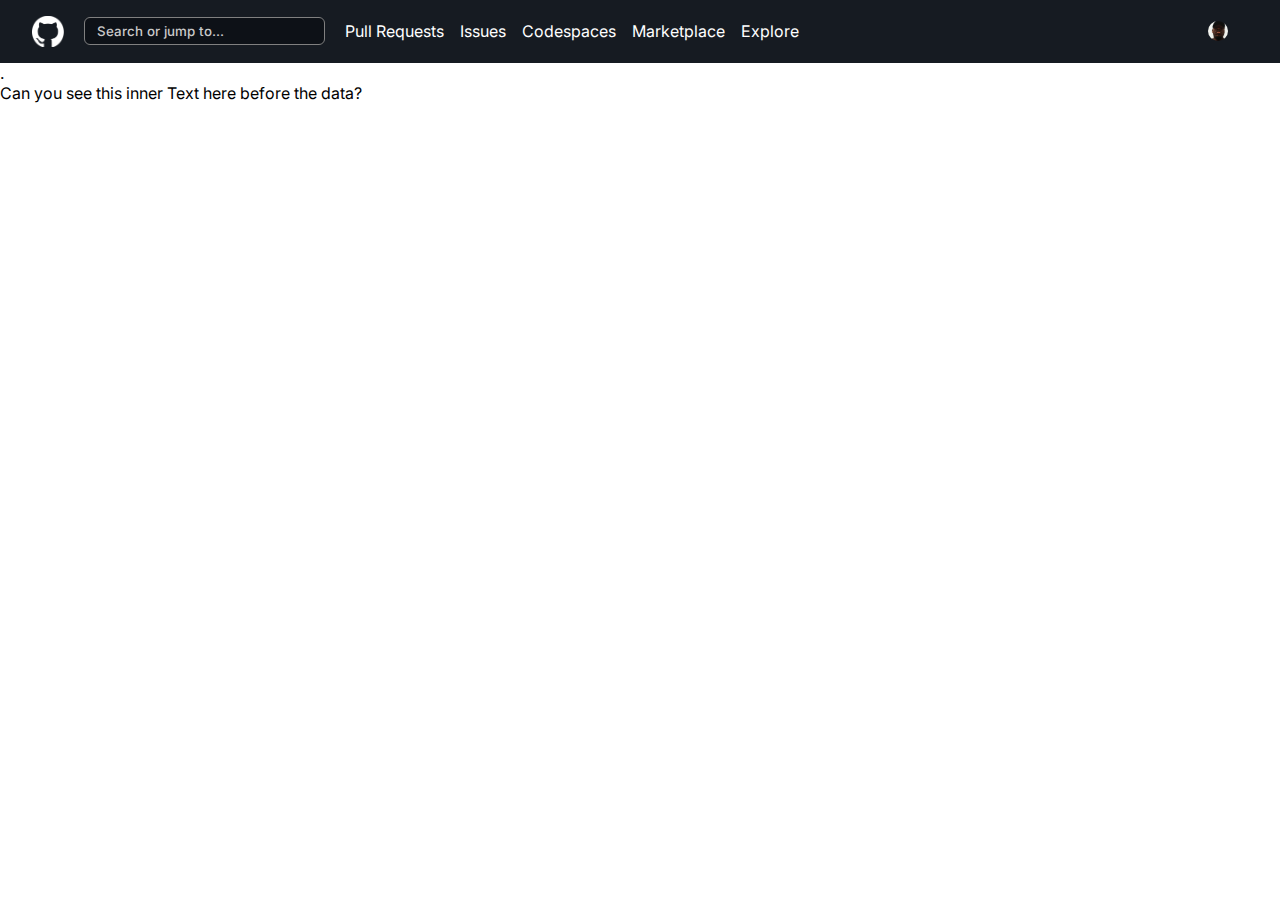
==== profile.html @ 498acc61 "(DESC): Added description for the different parts of the CSS" ====
<!DOCTYPE html>
<html lang="en">
  <head>
    <meta charset="UTF-8" />
    <meta http-equiv="X-UA-Compatible" content="IE=edge" />
    <link
      rel="stylesheet"
      href="https://use.fontawesome.com/releases/v5.15.3/css/all.css"
      integrity="sha384-SZXxX4whJ79/gErwcOYf+zWLeJdY/qpuqC4cAa9rOGUstPomtqpuNWT9wdPEn2fk"
      crossorigin="anonymous"
    />
    <meta name="viewport" content="width=device-width, initial-scale=1.0" />
    <link rel="stylesheet" href="profile.css" />
    <title>User Profile Page</title>
  </head>
  <body>
    <main>
      <div class="navbar">
        <div class="navigation">
          <div class="mobile-bar" id="mobile-menu">
            <span></span>
            <span></span>
            <span></span>
          </div>
          <img
            class="git-svg"
            src="./images/pngfind.com-github-logo-png-1766942.png"
            alt="github_logo"
          />
          <input
            type="text"
            name="search"
            class="search-field"
            placeholder="Search or jump to..."
          />
          <ul id="menu">
            <li>Pull Requests</li>
            <li>Issues</li>
            <li>Codespaces</li>
            <li>Marketplace</li>
            <li>Explore</li>
          </ul>
        </div>
        <div class="profile">
          <i class="far icon fa-bell"></i>
          <div class="icon-pair icon">
            <i class="fas fa-plus"></i><i class="fas fa-sort-down"></i>
          </div>
          <div class="profile-image icon icon-pair">
            <img src="./images/me.jpg" alt="profle_image" /><i
              class="fas fa-sort-down"
            ></i>
          </div>
        </div>
      </div>

      .
      <p id="p">Can you see this inner Text here before the data?</p>
    </main>
    <script type="module" src="./scripts/profile.js"></script>
  </body>
</html>
---- profile.css ----
@import url("https://fonts.googleapis.com/css2?family=Inter&display=swap");
* {
  margin: 0px;
  padding: 0px;
  box-sizing: border-box;
  font-family: "Inter", sans-serif;
}

/* Styling for the navigation bar */
.navbar {
  width: 100%;
  background-color: #161b22;
  justify-content: space-between;
  padding: 16px 32px 16px 32px;
}
.navigation,
.navbar,
.profile {
  display: flex;
  align-items: center;
}
.mobile-bar span {
  height: 2px;
  width: 20px;
  margin: 5px;
  background: white;
  position: absolute;
  visibility:hidden ;
}
.git-svg {
  height: auto;
  width: 32px;
}
.search-field {
  padding: 5px 12px;
  border-radius: 6px;
  border: 0.1px solid gray;
  background-color: #0d1117;
  color: white;
  outline: none;
  cursor: text;
  font-weight: 500;
  margin: 0px 20px;
}
.search-field:focus {
  outline: none;
  border: none;
}
.search-field::placeholder {
  color: #cacaca;
}

ul {
  display: flex;
  list-style-type: none;
}

li {
  margin-right: 16px;
  color: white;
}
li:hover {
  color: #93b8c5;
  cursor: pointer;
}

.icon-pair {
  display: flex;
  align-content: center;
}

.fa-sort-down {
  margin-left: 5px;
}

.fa-bell {
  font-size: large;
}

.icon {
  color: white;
  margin-right: 20px;
}

.profile-image {
  height: auto;
  width: 20px;
  display: flex;
}
.profile-image img {
  border-radius: 50%;
  height: 100%;
  width: 100%;
  object-fit: cover;
}
/* Media queries for the navigation bar */
@media (max-width: 480px) {
  .navigation {
    width: 55%;
    align-items: center;
    display: flex;
    justify-content: space-between;
  }
  .search-field {
    display: none;
  }

 .mobile-bar span {
     visibility: visible;
     display: flex;
     position: static;
   
  } 

  #menu {
    position: absolute;
    visibility: hidden;
    display: none;
  }

  #menu.active {
    display: flex;
    visibility: visible;
    margin-top: 20px;
    flex-direction: column;
    position: absolute;
    top: 30px;
    width: fit-content;
    padding: 20px;
    background-color: #0d1117;
    line-height: 3rem;
  }

  .icon-pair {
    display: none;
  }
}
/* Enf of styling for the navigation bar */
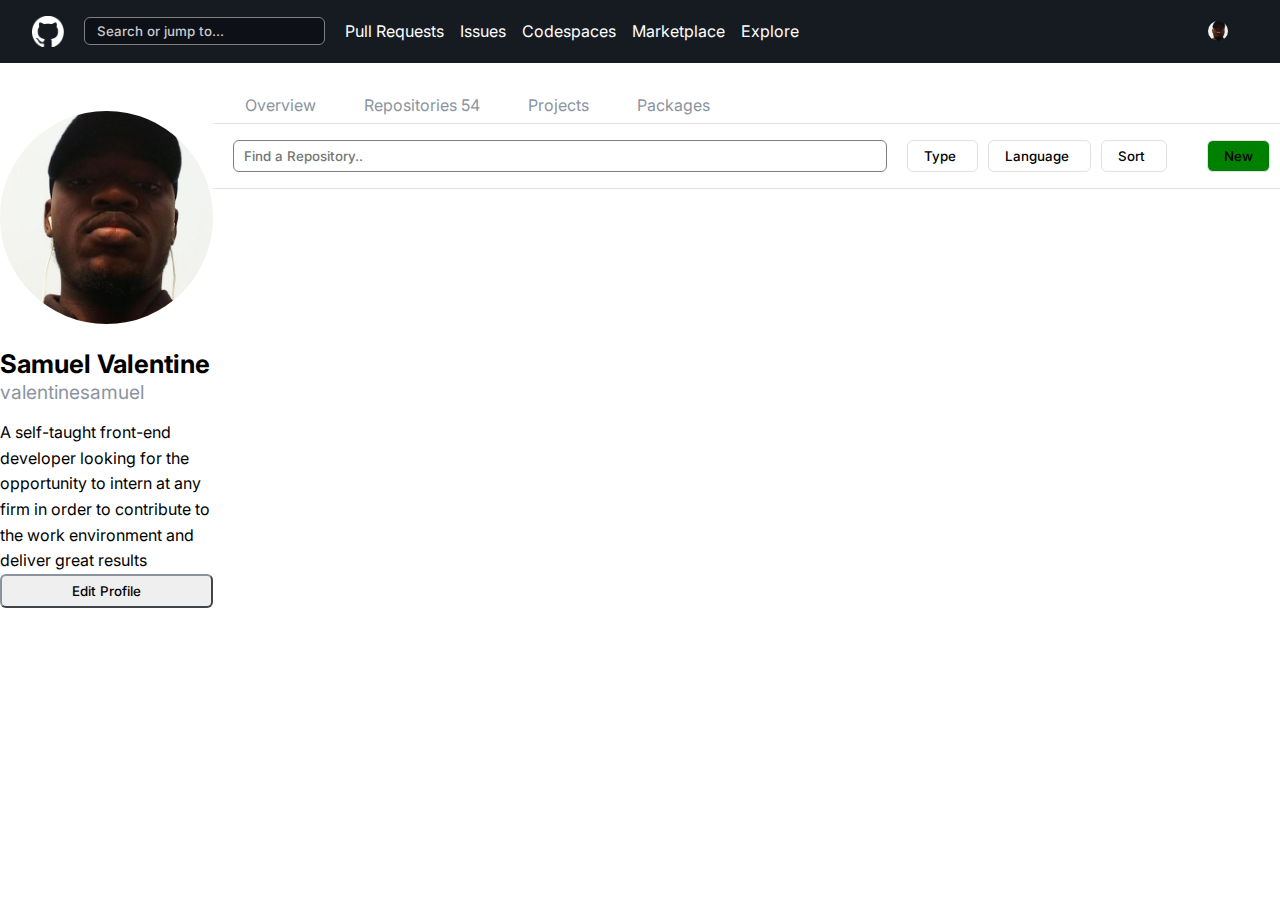
==== commit 3cf7a3c1: "(FEAT): Made the repo-column reponsive" ====
--- a/profile.html
+++ b/profile.html
@@ -54,8 +54,62 @@
         </div>
       </div>
 
-      .
-      <p id="p">Can you see this inner Text here before the data?</p>
+      <div class="profile-body">
+        <div class="bio-column">
+          <div class="identity">
+            <img src="./images/me.jpg" alt="avatar" />
+            <div class="name">
+              <h3>Samuel Valentine</h3>
+              <p class="login">valentinesamuel</p>
+            </div>
+          </div>
+          <p class="bio">
+            A self-taught front-end developer looking for the opportunity to
+            intern at any firm in order to contribute to the work environment
+            and deliver great results
+          </p>
+          <button>Edit Profile</button>
+        </div>
+        <div class="repo-column">
+          <div class="tabs">
+            <ul>
+              <li>Overview</li>
+              <li>
+                <span class="repo-no"
+                  >Repositories <span class="repNum">54</span></span
+                >
+              </li>
+              <li>Projects</li>
+              <li>Packages</li>
+            </ul>
+          </div>
+          <div class="repo-finder">
+            <input
+              type="text"
+              name="repo_name"
+              placeholder="Find a Repository.."
+            />
+            <div class="r_btn">
+              <span class="rep_btn"
+                ><button class="repo_btn">
+                  Type<i class="fas fa-sort-down"></i></button
+              ></span>
+              <span class="rep_btn"
+                ><button class="repo_btn">
+                  Language<i class="fas fa-sort-down"></i></button
+              ></span>
+              <span class="rep_btn"
+                ><button class="repo_btn">
+                  Sort<i class="fas fa-sort-down"></i></button
+              ></span>
+            </div>
+            <span class="rep_btn"
+              ><button class="repo_btn_new">New</button></span
+            >
+          </div>
+          This is the repo tab
+        </div>
+      </div>
     </main>
     <script type="module" src="./scripts/profile.js"></script>
   </body>
--- a/profile.css
+++ b/profile.css
@@ -1,4 +1,15 @@
 @import url("https://fonts.googleapis.com/css2?family=Inter&display=swap");
+
+/* setup root css files */
+:root {
+  --btn-background: #21262d;
+  --btn-border: #303639;
+  --color-bg-canvas: #010409;
+  --white-text: white;
+  --grey-text: #8b949e;
+  --outline: #e0e1e2;
+}
+
 * {
   margin: 0px;
   padding: 0px;
@@ -25,13 +36,14 @@
   margin: 5px;
   background: white;
   position: absolute;
-  visibility:hidden ;
+  visibility: hidden;
 }
 .git-svg {
   height: auto;
   width: 32px;
 }
-.search-field {
+.search-field,
+.repo-finder input {
   padding: 5px 12px;
   border-radius: 6px;
   border: 0.1px solid gray;
@@ -105,12 +117,11 @@
     display: none;
   }
 
- .mobile-bar span {
-     visibility: visible;
-     display: flex;
-     position: static;
-   
-  } 
+  .mobile-bar span {
+    visibility: visible;
+    display: flex;
+    position: static;
+  }
 
   #menu {
     position: absolute;
@@ -135,4 +146,172 @@
     display: none;
   }
 }
-/* Enf of styling for the navigation bar */+/* End of styling for the navigation bar */
+
+.profile-body {
+  margin-top: 24px;
+  color: var(--white-text);
+  display: flex;
+}
+
+/* Styling for bio-column */
+.bio-column {
+  width: 20%;
+  color: black;
+}
+.bio-column img {
+  height: auto;
+  border-radius: 50%;
+  width: 100%;
+  margin-top: 24px;
+  border: 1.5px solid var(--border);
+}
+.bio-column h3 {
+  font-size: 1.6rem;
+  line-height: 1.25;
+  margin-top: 20px;
+  font-weight: bold;
+}
+.bio-column .login {
+  color: var(--grey-text);
+  font-size: 1.2rem;
+  margin-bottom: 16px;
+}
+.bio {
+  color: black;
+  width: 100%;
+  line-height: 1.6rem;
+}
+button {
+  width: 100%;
+  line-height: 20px;
+  padding: 5px 16px;
+  border-color: var(--grey-text);
+  cursor: pointer;
+  outline: none;
+  border-radius: 6px;
+  font-weight: 500;
+}
+/* Media queries for the bio-body */
+@media (max-width: 480px) {
+  .profile-body {
+    flex-direction: column;
+    padding: 0 20px;
+  }
+  .bio-column {
+    background-color: var(--color-bg-canvas);
+    width: 100%;
+  }
+  .bio-column img {
+    height: 60px;
+    width: 60px;
+    border-radius: 50%;
+    margin-right: 10px;
+    border: 1.5px solid gray;
+  }
+  .identity {
+    display: flex;
+    align-items: center;
+  }
+  .bio-column h3 {
+    font-size: 1.4rem;
+  }
+}
+/* End of styling for the profile body */
+
+/* Styling for repo-column */
+.repo-column {
+  width: 100%;
+}
+.tabs {
+  border-bottom: 1px solid var(--outline);
+  width: 100%;
+  padding: 0 16px;
+  z-index: 2;
+}
+.tabs li {
+  padding: 8px 16px;
+  color: var(--grey-text);
+}
+.repo-finder {
+  display: flex;
+  padding: 16px 0px;
+  border-bottom: 1px solid var(--outline);
+}
+.repo-finder input {
+  padding: 5px 10px;
+  width: 100%;
+  background-color: white;
+}
+.repo_btn,
+.repo_btn_new {
+  display: flex;
+  align-items: center;
+  border: 1px solid var(--outline);
+  margin-right: 10px;
+  color: black;
+  background-color: white;
+  outline: none;
+  width: fit-content;
+}
+.repo_btn_new {
+  margin-left: 30px;
+  background-color: green;
+}
+.r_btn {
+  display: flex;
+}
+@media (max-width: 480px) {
+  .tabs {
+    width: 100%;
+    padding: 10px 0px 10px 0px;
+    display: flex;
+    justify-content: space-between;
+    justify-content: center;
+  }
+  .tabs li {
+    padding: 0px 0px;
+    font-size: 0.9rem;
+    margin: 0px 10px 0px 0px;
+  }
+  .repo-no .repNum {
+    background-color: gray;
+    padding: 4px;
+    font-size: 10px;
+    color: white;
+    border-radius: 50%;
+  }
+
+  .repo-finder,
+  .repo-finder input {
+    flex-direction: column;
+    margin: 0px;
+    padding: 0;
+  }
+  .repo-finder input {
+    padding: 5px 10px;
+    margin-bottom: 10px;
+  }
+  .repo-finder :last-child {
+    order: -1;
+  }
+  .r_btn {
+    display: flex;
+    margin: 2px;
+  }
+  .r_btn :nth-child(3) {
+    order: 2;
+  }
+  .repo_btn,
+  .repo_btn_new {
+    margin: 0px;
+}
+.repo_btn{
+flex-direction: row-reverse;}
+  .repo_btn_new {
+    width: 100%;
+ display: flex;
+ justify-content: center;
+    margin-bottom: 20px;
+  }
+}
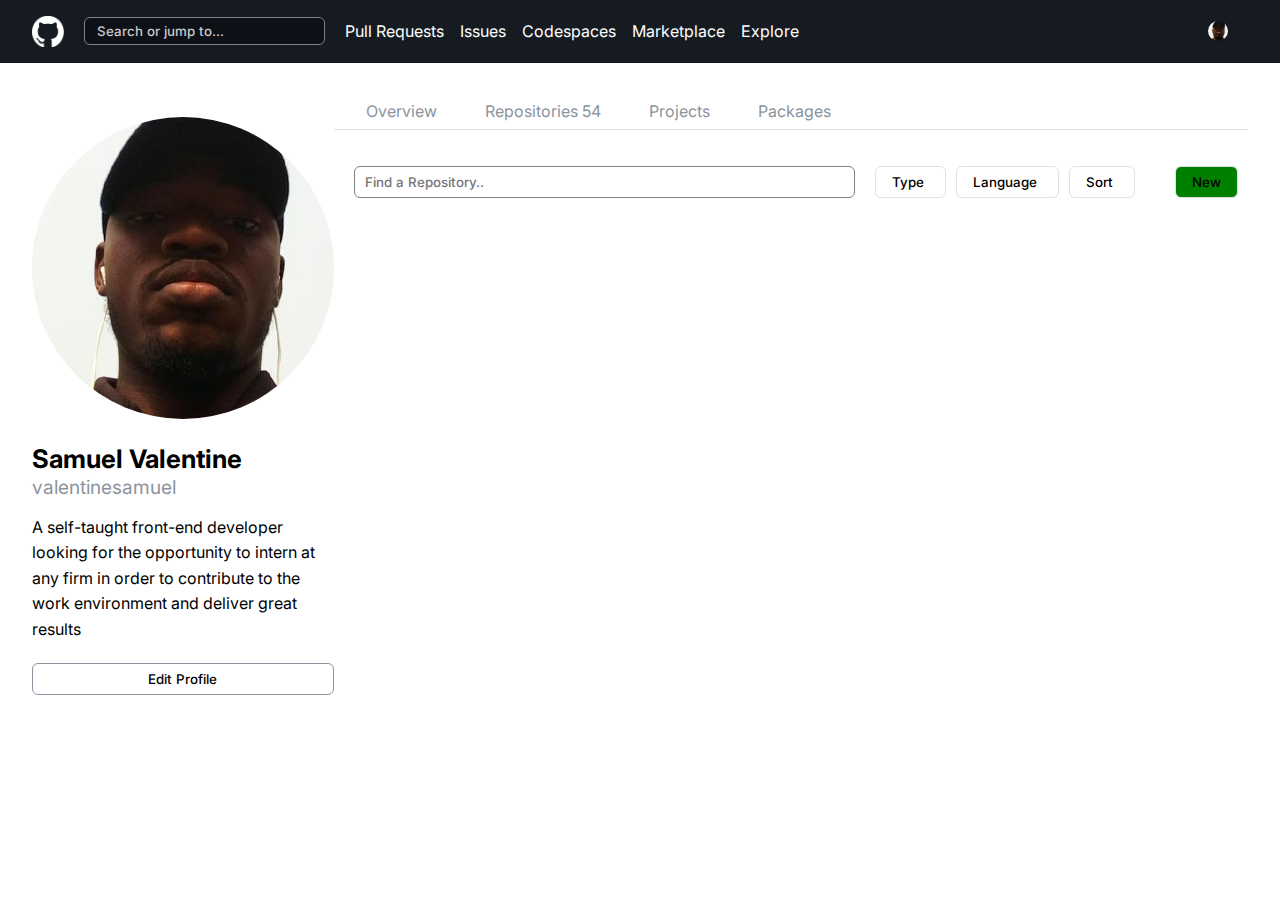
==== commit 13cf7b88: "(FEAT) Finished the dummy UI, Time to pull the data and populate the fields" ====
--- a/profile.html
+++ b/profile.html
@@ -107,7 +107,10 @@
               ><button class="repo_btn_new">New</button></span
             >
           </div>
-          This is the repo tab
+          <div class="repository-list" id="repo-list" style="background-color: rgb(243, 243, 243);">
+         
+            <!-- list of repo should go here -->
+          </div>
         </div>
       </div>
     </main>
--- a/profile.css
+++ b/profile.css
@@ -19,6 +19,8 @@
 
 /* Styling for the navigation bar */
 .navbar {
+  position: sticky;
+  top: 0;
   width: 100%;
   background-color: #161b22;
   justify-content: space-between;
@@ -95,14 +97,14 @@
 }
 
 .profile-image {
-  height: auto;
+  height: 20px;
   width: 20px;
   display: flex;
 }
 .profile-image img {
   border-radius: 50%;
-  height: 100%;
-  width: 100%;
+  height: 20px;
+  width: 20px;
   object-fit: cover;
 }
 /* Media queries for the navigation bar */
@@ -149,14 +151,17 @@
 /* End of styling for the navigation bar */
 
 .profile-body {
-  margin-top: 24px;
+  margin : 30px auto 0 auto;
+  padding: 0px 32px 0px 32px;
   color: var(--white-text);
   display: flex;
 }
 
 /* Styling for bio-column */
 .bio-column {
-  width: 20%;
+  padding: 0 0px 0 0px;
+  height: 100%;
+  width: 33%;
   color: black;
 }
 .bio-column img {
@@ -178,7 +183,7 @@
   margin-bottom: 16px;
 }
 .bio {
-  color: black;
+  margin-bottom: 20px;
   width: 100%;
   line-height: 1.6rem;
 }
@@ -186,8 +191,9 @@
   width: 100%;
   line-height: 20px;
   padding: 5px 16px;
-  border-color: var(--grey-text);
+  border:1px solid var(--grey-text);
   cursor: pointer;
+  background-color: white;
   outline: none;
   border-radius: 6px;
   font-weight: 500;
@@ -198,23 +204,34 @@
     flex-direction: column;
     padding: 0 20px;
   }
+  .bio {
+    margin-bottom: 20px;
+  }
+  button {
+    width: 100%;
+    margin-bottom: 20px;
+  }
   .bio-column {
-    background-color: var(--color-bg-canvas);
     width: 100%;
   }
   .bio-column img {
     height: 60px;
     width: 60px;
     border-radius: 50%;
-    margin-right: 10px;
+    margin: 0 10px 0 0;
     border: 1.5px solid gray;
   }
+  .bio-column .login {
+    margin-bottom: 0px;
+  }
   .identity {
     display: flex;
+    margin-bottom: 10px;
     align-items: center;
   }
   .bio-column h3 {
     font-size: 1.4rem;
+    margin-top: 0px;
   }
 }
 /* End of styling for the profile body */
@@ -227,6 +244,7 @@
   border-bottom: 1px solid var(--outline);
   width: 100%;
   padding: 0 16px;
+  margin-bottom: 20px;
   z-index: 2;
 }
 .tabs li {
@@ -236,7 +254,7 @@
 .repo-finder {
   display: flex;
   padding: 16px 0px;
-  border-bottom: 1px solid var(--outline);
+  /* border-bottom: 1px solid var(--outline); */
 }
 .repo-finder input {
   padding: 5px 10px;
@@ -261,6 +279,7 @@
 .r_btn {
   display: flex;
 }
+/* Media queries for the repo-column */
 @media (max-width: 480px) {
   .tabs {
     width: 100%;
@@ -305,13 +324,58 @@
   .repo_btn,
   .repo_btn_new {
     margin: 0px;
-}
-.repo_btn{
-flex-direction: row-reverse;}
+  }
+  .repo_btn {
+    flex-direction: row-reverse;
+  }
   .repo_btn_new {
     width: 100%;
- display: flex;
- justify-content: center;
+    display: flex;
+    justify-content: center;
     margin-bottom: 20px;
   }
 }
+/* End of styling for the repo-column  */
+
+/* Styling for repo-list */
+.repository {
+  border-top: 1px solid var(--outline);
+  border-bottom: 1px solid var(--outline);
+  margin: 0px 10px 0px 10px;
+  padding: 30px 0px 30px 0px;
+  display: flex;
+  justify-content: space-between;
+}
+.repository-list {
+  display: flex;
+  flex-direction: column;
+}
+.repo-desc a {
+  text-decoration: none;
+}
+.repo-name {
+  margin-bottom: 20px;
+}
+.repo-desc span {
+  display: flex;
+  align-items: center;
+  color: gray;
+}
+
+.lng-color {
+  margin-right: 10px;
+  height: 12px;
+  width: 12px;
+  background-color: rgb(0, 255, 42);
+  border-radius: 50%;
+}
+.lng-name {
+  font-size: 12px;
+  margin-right: 20px;
+}
+.last-updated {
+  font-size: 12px;
+}
+.repo-status button {
+  border: 1px solid var(--grey-text);
+}
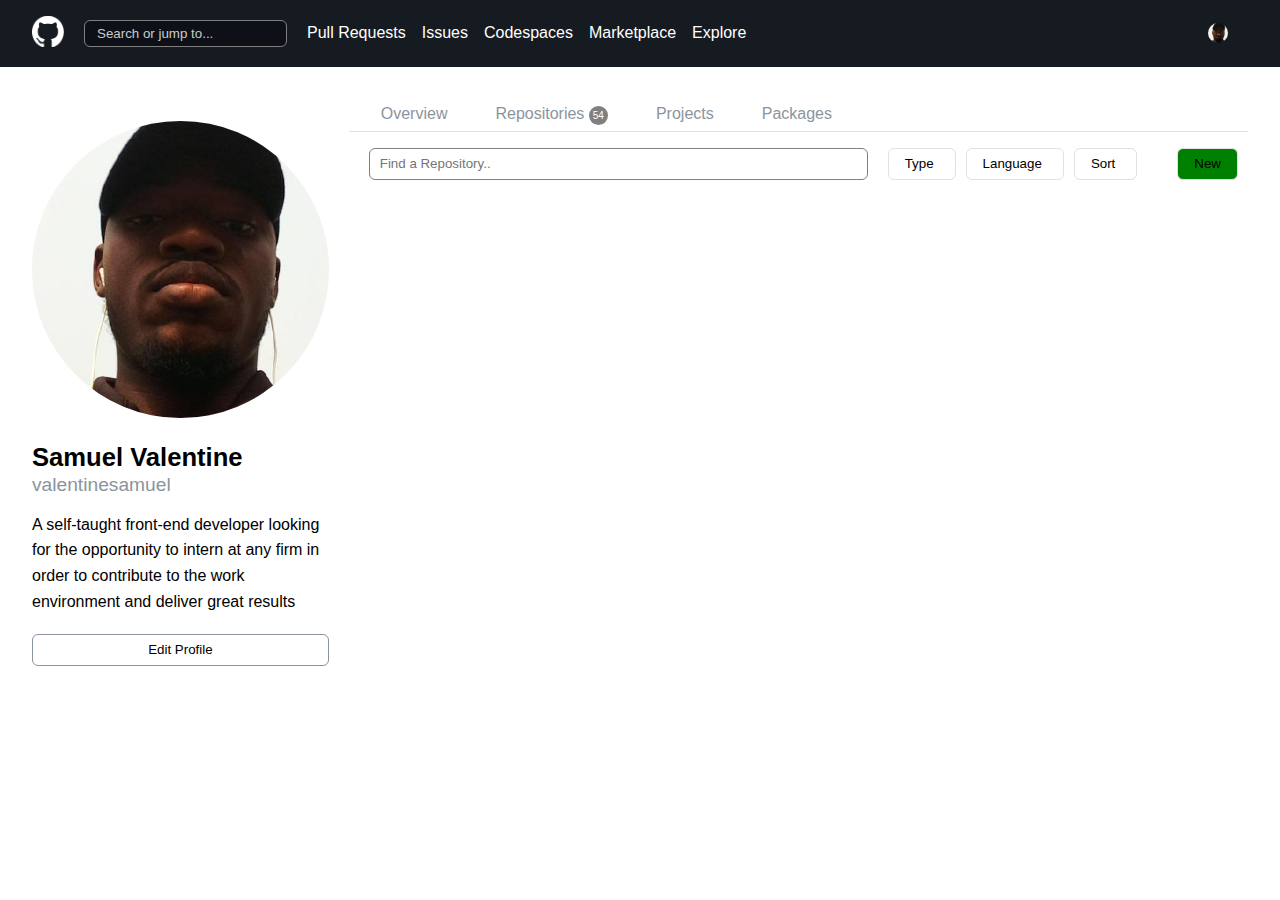
==== commit 94af09f5: "(FEAT): Tested the dynamic creation of repository tile from an array" ====
--- a/profile.html
+++ b/profile.html
@@ -22,12 +22,14 @@
             <span></span>
             <span></span>
           </div>
-          <img
-            class="git-svg"
-            src="./images/pngfind.com-github-logo-png-1766942.png"
-            alt="github_logo"
-          />
+          <a href="./index.html">
+            <img
+              class="git-svg"
+              src="./images/pngfind.com-github-logo-png-1766942.png"
+              alt="github_logo"
+          /></a>
           <input
+            id="form"
             type="text"
             name="search"
             class="search-field"
@@ -47,23 +49,25 @@
             <i class="fas fa-plus"></i><i class="fas fa-sort-down"></i>
           </div>
           <div class="profile-image icon icon-pair">
-            <img src="./images/me.jpg" alt="profle_image" /><i
-              class="fas fa-sort-down"
-            ></i>
+            <img
+              src="./images/me.jpg"
+              alt="profle_image"
+              id="nav-profile-image"
+            /><i class="fas fa-sort-down"></i>
           </div>
         </div>
       </div>
 
-      <div class="profile-body">
+      <div class="profile-body" id="body">
         <div class="bio-column">
           <div class="identity">
-            <img src="./images/me.jpg" alt="avatar" />
+            <img src="./images/me.jpg" alt="avatar" id="bio-profile-image" />
             <div class="name">
-              <h3>Samuel Valentine</h3>
-              <p class="login">valentinesamuel</p>
+              <h3 id="name">Samuel Valentine</h3>
+              <p class="login" id="username">valentinesamuel</p>
             </div>
           </div>
-          <p class="bio">
+          <p class="bio" id="bio">
             A self-taught front-end developer looking for the opportunity to
             intern at any firm in order to contribute to the work environment
             and deliver great results
@@ -107,10 +111,11 @@
               ><button class="repo_btn_new">New</button></span
             >
           </div>
-          <div class="repository-list" id="repo-list" style="background-color: rgb(243, 243, 243);">
-         
-            <!-- list of repo should go here -->
-          </div>
+          <div
+            class="repository-list"
+            id="repo-list"
+            style="background-color: rgb(243, 243, 243)"
+          ></div>
         </div>
       </div>
     </main>
--- a/profile.css
+++ b/profile.css
@@ -15,6 +15,7 @@
   padding: 0px;
   box-sizing: border-box;
   font-family: "Inter", sans-serif;
+  font-family: "Montserrat", sans-serif;
 }
 
 /* Styling for the navigation bar */
@@ -151,7 +152,7 @@
 /* End of styling for the navigation bar */
 
 .profile-body {
-  margin : 30px auto 0 auto;
+  margin: 30px auto 0 auto;
   padding: 0px 32px 0px 32px;
   color: var(--white-text);
   display: flex;
@@ -159,9 +160,9 @@
 
 /* Styling for bio-column */
 .bio-column {
-  padding: 0 0px 0 0px;
   height: 100%;
   width: 33%;
+  margin-right: 20px;
   color: black;
 }
 .bio-column img {
@@ -191,7 +192,7 @@
   width: 100%;
   line-height: 20px;
   padding: 5px 16px;
-  border:1px solid var(--grey-text);
+  border: 1px solid var(--grey-text);
   cursor: pointer;
   background-color: white;
   outline: none;
@@ -244,12 +245,30 @@
   border-bottom: 1px solid var(--outline);
   width: 100%;
   padding: 0 16px;
-  margin-bottom: 20px;
+
   z-index: 2;
 }
 .tabs li {
   padding: 8px 16px;
   color: var(--grey-text);
+}
+/* .repo-no::after {
+  content: "";
+  position: relative;
+  top: 0;
+   color: firebrick;
+  background-color: firebrick;
+  left: 25px;
+  height: 20px;
+  width: 100%;
+  border-bottom: 1px solid orangered;
+} */
+.repo-no .repNum {
+  background-color: gray;
+  padding: 4px;
+  font-size: 10px;
+  color: white;
+  border-radius: 50%;
 }
 .repo-finder {
   display: flex;
@@ -293,14 +312,6 @@
     font-size: 0.9rem;
     margin: 0px 10px 0px 0px;
   }
-  .repo-no .repNum {
-    background-color: gray;
-    padding: 4px;
-    font-size: 10px;
-    color: white;
-    border-radius: 50%;
-  }
-
   .repo-finder,
   .repo-finder input {
     flex-direction: column;
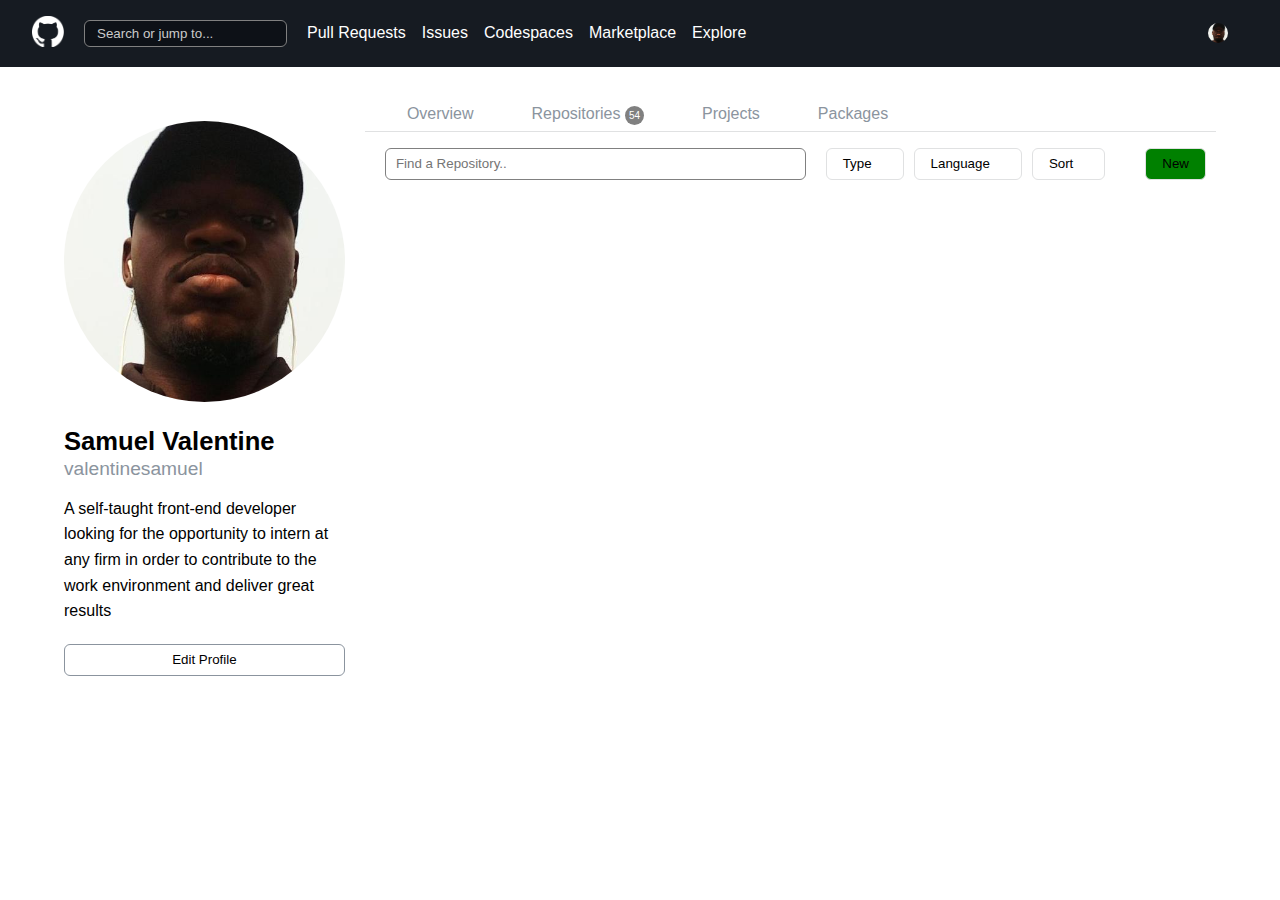
==== commit 91933bff: "(FEAT): Added the forks and star icon. As well as the icons on the tabs" ====
--- a/profile.html
+++ b/profile.html
@@ -77,14 +77,14 @@
         <div class="repo-column">
           <div class="tabs">
             <ul>
-              <li>Overview</li>
+              <li><i class="fas fa-book-open"></i> Overview</li>
               <li>
                 <span class="repo-no"
-                  >Repositories <span class="repNum">54</span></span
+                  ><i class="fas fa-box"></i>Repositories <span class="repNum">54</span></span
                 >
               </li>
-              <li>Projects</li>
-              <li>Packages</li>
+              <li><i class="far fa-chart-bar"></i> Projects</li>
+              <li><i class="fas fa-cube"></i>Packages</li>
             </ul>
           </div>
           <div class="repo-finder">
--- a/profile.css
+++ b/profile.css
@@ -16,6 +16,15 @@
   box-sizing: border-box;
   font-family: "Inter", sans-serif;
   font-family: "Montserrat", sans-serif;
+}
+.far, .fas{
+  margin-right: 10px;
+}
+@media (max-width: 480px) {
+  .far, .fas{
+  margin-right: 0px;
+  display: none;
+}
 }
 
 /* Styling for the navigation bar */
@@ -156,6 +165,7 @@
   padding: 0px 32px 0px 32px;
   color: var(--white-text);
   display: flex;
+  width: 95%;
 }
 
 /* Styling for bio-column */
@@ -251,18 +261,7 @@
 .tabs li {
   padding: 8px 16px;
   color: var(--grey-text);
-}
-/* .repo-no::after {
-  content: "";
-  position: relative;
-  top: 0;
-   color: firebrick;
-  background-color: firebrick;
-  left: 25px;
-  height: 20px;
-  width: 100%;
-  border-bottom: 1px solid orangered;
-} */
+} 
 .repo-no .repNum {
   background-color: gray;
   padding: 4px;
@@ -362,22 +361,28 @@
   flex-direction: column;
 }
 .repo-desc a {
+ color:#0366d6;
   text-decoration: none;
 }
 .repo-name {
-  margin-bottom: 20px;
+  margin-bottom: 10px;
 }
 .repo-desc span {
   display: flex;
   align-items: center;
   color: gray;
 }
-
+.repo-description{
+  margin-bottom: 15px;
+  line-height: 1.5;
+  font-size: 14px;
+  width: 95%;
+  
+}
 .lng-color {
   margin-right: 10px;
   height: 12px;
   width: 12px;
-  background-color: rgb(0, 255, 42);
   border-radius: 50%;
 }
 .lng-name {
@@ -389,4 +394,18 @@
 }
 .repo-status button {
   border: 1px solid var(--grey-text);
-}
+  display:flex;
+  align-items: center;
+  justify-content: space-between;
+}
+.stars, .forks{
+  display: flex;
+  align-items: center;
+  margin-left: 10px;
+}
+.forks p, .stars p {font-size: 17px;}
+.fa-star, .fa-code-branch{
+margin-right: 0px;
+margin-left: 10px;
+}
+
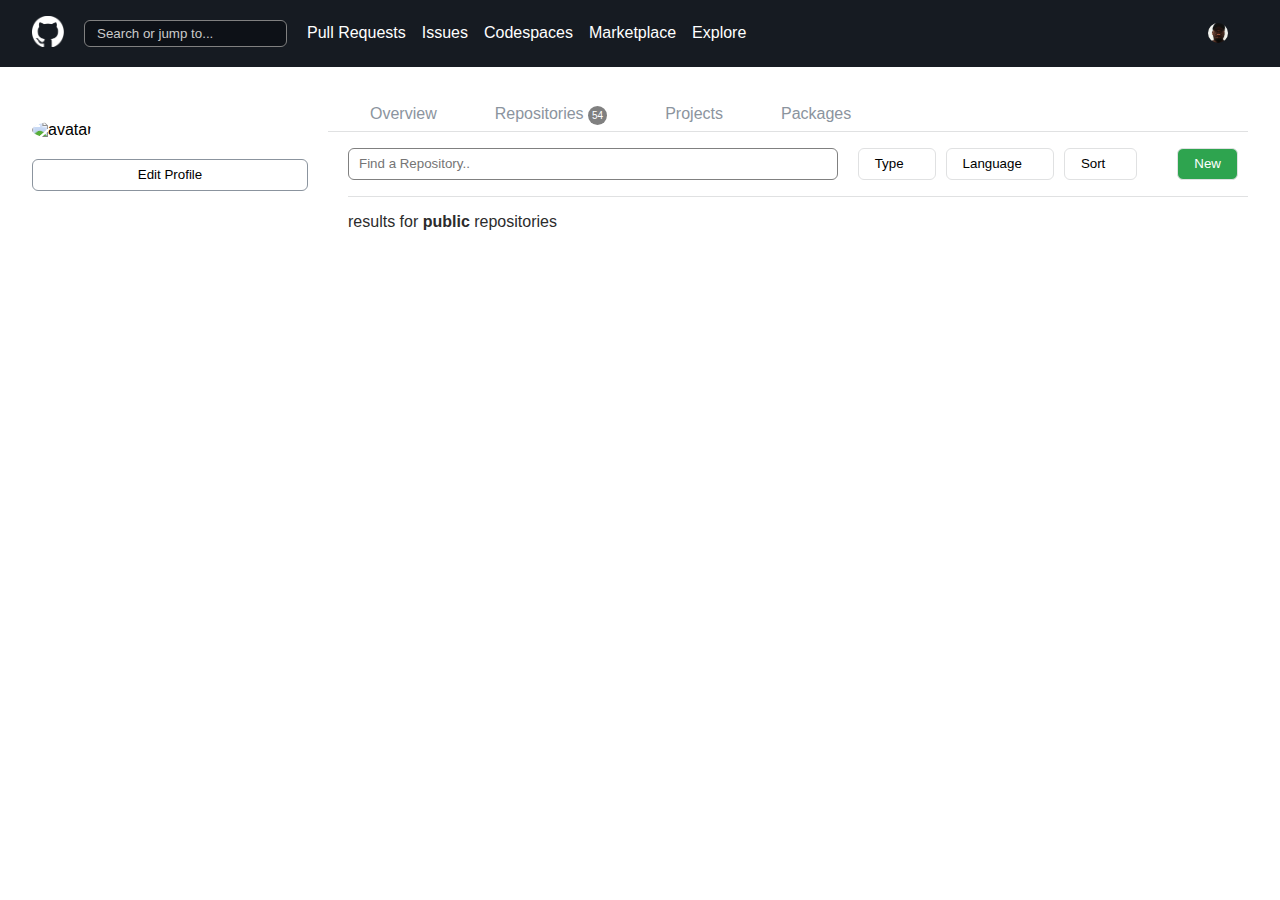
==== commit 0db36a7b: "(FEAT): Styled the icons and added the total number of queried repos" ====
--- a/profile.html
+++ b/profile.html
@@ -61,16 +61,14 @@
       <div class="profile-body" id="body">
         <div class="bio-column">
           <div class="identity">
-            <img src="./images/me.jpg" alt="avatar" id="bio-profile-image" />
+            <img src="" alt="avatar" id="bio-profile-image" />
             <div class="name">
-              <h3 id="name">Samuel Valentine</h3>
-              <p class="login" id="username">valentinesamuel</p>
+              <h3 id="name"></h3>
+              <p class="login" id="username"></p>
             </div>
           </div>
           <p class="bio" id="bio">
-            A self-taught front-end developer looking for the opportunity to
-            intern at any firm in order to contribute to the work environment
-            and deliver great results
+            
           </p>
           <button>Edit Profile</button>
         </div>
@@ -80,13 +78,15 @@
               <li><i class="fas fa-book-open"></i> Overview</li>
               <li>
                 <span class="repo-no"
-                  ><i class="fas fa-box"></i>Repositories <span class="repNum">54</span></span
+                  ><i class="fas fa-box"></i>Repositories
+                  <span class="repNum" id="total-repo">54</span></span
                 >
               </li>
               <li><i class="far fa-chart-bar"></i> Projects</li>
               <li><i class="fas fa-cube"></i>Packages</li>
             </ul>
           </div>
+
           <div class="repo-finder">
             <input
               type="text"
@@ -111,11 +111,12 @@
               ><button class="repo_btn_new">New</button></span
             >
           </div>
-          <div
-            class="repository-list"
-            id="repo-list"
-            style="background-color: rgb(243, 243, 243)"
-          ></div>
+          <div class="results">
+            <p >
+              <b id="queried-repo"></b> results for <b>public</b> repositories
+            </p>
+          </div>
+          <div class="repository-list" id="repo-list"></div>
         </div>
       </div>
     </main>
--- a/profile.css
+++ b/profile.css
@@ -17,14 +17,16 @@
   font-family: "Inter", sans-serif;
   font-family: "Montserrat", sans-serif;
 }
-.far, .fas{
+.far,
+.fas {
   margin-right: 10px;
 }
 @media (max-width: 480px) {
-  .far, .fas{
-  margin-right: 0px;
-  display: none;
-}
+  .far,
+  .fas {
+    margin-right: 0px;
+    display: none;
+  }
 }
 
 /* Styling for the navigation bar */
@@ -165,13 +167,13 @@
   padding: 0px 32px 0px 32px;
   color: var(--white-text);
   display: flex;
-  width: 95%;
+  max-width: 1280px;
 }
 
 /* Styling for bio-column */
 .bio-column {
   height: 100%;
-  width: 33%;
+  width: 30%;
   margin-right: 20px;
   color: black;
 }
@@ -261,7 +263,7 @@
 .tabs li {
   padding: 8px 16px;
   color: var(--grey-text);
-} 
+}
 .repo-no .repNum {
   background-color: gray;
   padding: 4px;
@@ -292,7 +294,8 @@
 }
 .repo_btn_new {
   margin-left: 30px;
-  background-color: green;
+  background-color: #2ea44f;
+  color: white;
 }
 .r_btn {
   display: flex;
@@ -361,7 +364,7 @@
   flex-direction: column;
 }
 .repo-desc a {
- color:#0366d6;
+  color: #0366d6;
   text-decoration: none;
 }
 .repo-name {
@@ -372,12 +375,11 @@
   align-items: center;
   color: gray;
 }
-.repo-description{
+.repo-description {
   margin-bottom: 15px;
   line-height: 1.5;
   font-size: 14px;
   width: 95%;
-  
 }
 .lng-color {
   margin-right: 10px;
@@ -394,18 +396,26 @@
 }
 .repo-status button {
   border: 1px solid var(--grey-text);
-  display:flex;
+  display: flex;
   align-items: center;
   justify-content: space-between;
 }
-.stars, .forks{
+.stars,
+.forks {
+  font-size: 12px;
   display: flex;
   align-items: center;
   margin-left: 10px;
 }
-.forks p, .stars p {font-size: 17px;}
-.fa-star, .fa-code-branch{
-margin-right: 0px;
-margin-left: 10px;
-}
-
+.fa-star,
+.fa-code-branch {
+  margin-right: 5px;
+  /* margin-left: 10px; */
+}
+
+.results p {
+  color: rgb(44, 44, 44);
+  border-top: 1px solid var(--outline);
+  margin-left: 20px;
+  padding: 16px 0px;
+}
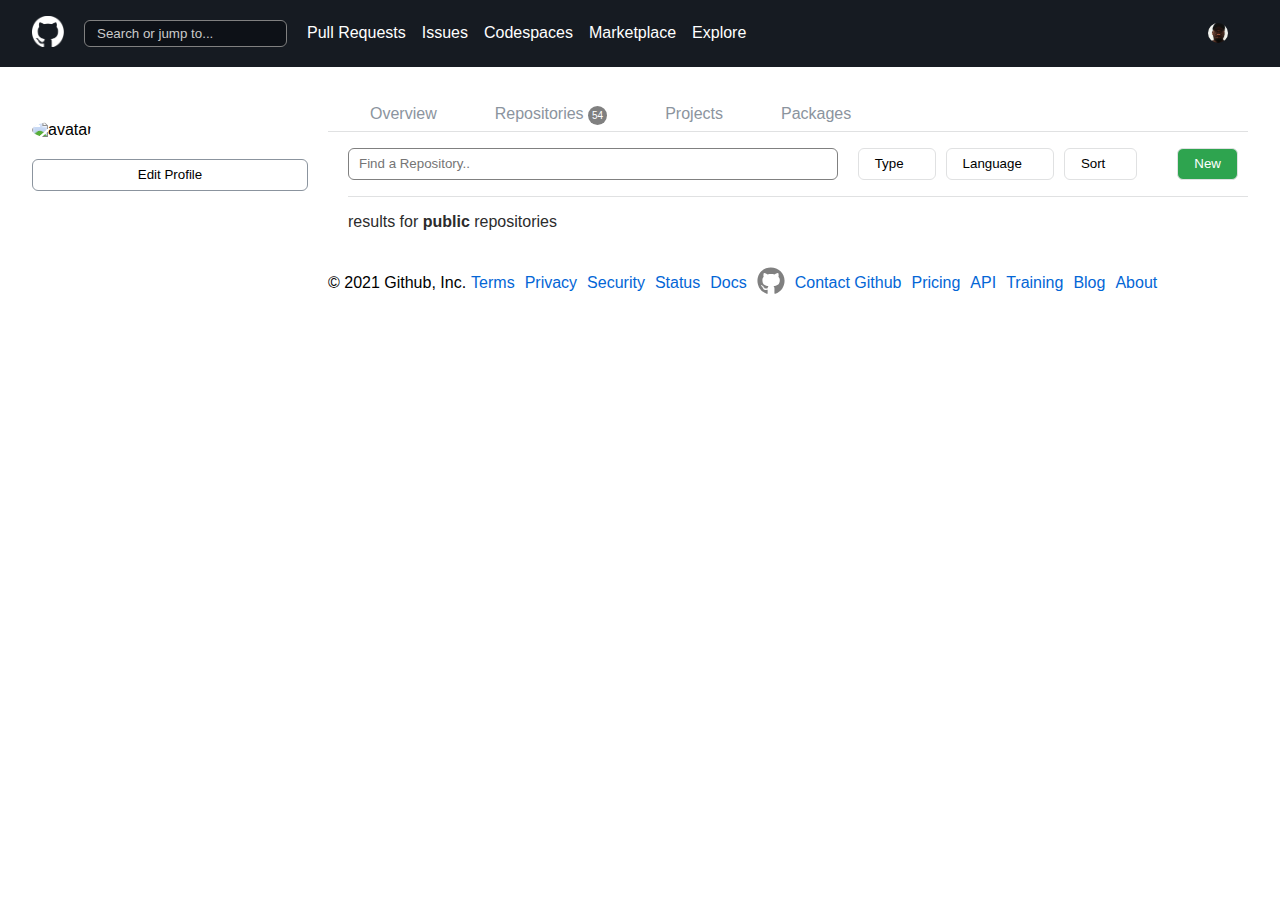
==== commit 6c56d1aa: "(FEAT): Added the footer section" ====
--- a/profile.html
+++ b/profile.html
@@ -67,9 +67,7 @@
               <p class="login" id="username"></p>
             </div>
           </div>
-          <p class="bio" id="bio">
-            
-          </p>
+          <p class="bio" id="bio"></p>
           <button>Edit Profile</button>
         </div>
         <div class="repo-column">
@@ -112,12 +110,97 @@
             >
           </div>
           <div class="results">
-            <p >
+            <p>
               <b id="queried-repo"></b> results for <b>public</b> repositories
             </p>
           </div>
           <div class="repository-list" id="repo-list"></div>
-        </div>
+          <footer class="footer">
+          <p class="copyright">© 2021 Github, Inc.</p>
+          <a
+            href="https://docs.github.com/en/github/site-policy/github-terms-of-service"
+            target="_blank"
+            rel="noopener noreferrer"
+            >Terms</a
+          >
+          <a
+            href="https://docs.github.com/en/github/site-policy/github-privacy-statement"
+            target="_blank"
+            rel="noopener noreferrer"
+            >Privacy</a
+          >
+          <a
+            href="https://github.com/security"
+            target="_blank"
+            rel="noopener noreferrer"
+            >Security</a
+          >
+          <a
+            href="https://www.githubstatus.com/"
+            target="_blank"
+            rel="noopener noreferrer"
+            >Status</a
+          >
+          <a
+            href="https://docs.github.com/"
+            target="_blank"
+            rel="noopener noreferrer"
+            >Docs</a
+          >
+          <a href="https://github.com/"
+            ><svg
+              stroke="currentColor"
+              fill="currentColor"
+              stroke-width="0"
+              viewBox="0 0 496 512"
+              class="github-logo-footer nav-item-hover-effect"
+              height="28"
+              width="28"
+              xmlns="http://www.w3.org/2000/svg"
+              style="color: gray"
+            >
+              <path
+                d="M165.9 397.4c0 2-2.3 3.6-5.2 3.6-3.3.3-5.6-1.3-5.6-3.6 0-2 2.3-3.6 5.2-3.6 3-.3 5.6 1.3 5.6 3.6zm-31.1-4.5c-.7 2 1.3 4.3 4.3 4.9 2.6 1 5.6 0 6.2-2s-1.3-4.3-4.3-5.2c-2.6-.7-5.5.3-6.2 2.3zm44.2-1.7c-2.9.7-4.9 2.6-4.6 4.9.3 2 2.9 3.3 5.9 2.6 2.9-.7 4.9-2.6 4.6-4.6-.3-1.9-3-3.2-5.9-2.9zM244.8 8C106.1 8 0 113.3 0 252c0 110.9 69.8 205.8 169.5 239.2 12.8 2.3 17.3-5.6 17.3-12.1 0-6.2-.3-40.4-.3-61.4 0 0-70 15-84.7-29.8 0 0-11.4-29.1-27.8-36.6 0 0-22.9-15.7 1.6-15.4 0 0 24.9 2 38.6 25.8 21.9 38.6 58.6 27.5 72.9 20.9 2.3-16 8.8-27.1 16-33.7-55.9-6.2-112.3-14.3-112.3-110.5 0-27.5 7.6-41.3 23.6-58.9-2.6-6.5-11.1-33.3 2.6-67.9 20.9-6.5 69 27 69 27 20-5.6 41.5-8.5 62.8-8.5s42.8 2.9 62.8 8.5c0 0 48.1-33.6 69-27 13.7 34.7 5.2 61.4 2.6 67.9 16 17.7 25.8 31.5 25.8 58.9 0 96.5-58.9 104.2-114.8 110.5 9.2 7.9 17 22.9 17 46.4 0 33.7-.3 75.4-.3 83.6 0 6.5 4.6 14.4 17.3 12.1C428.2 457.8 496 362.9 496 252 496 113.3 383.5 8 244.8 8zM97.2 352.9c-1.3 1-1 3.3.7 5.2 1.6 1.6 3.9 2.3 5.2 1 1.3-1 1-3.3-.7-5.2-1.6-1.6-3.9-2.3-5.2-1zm-10.8-8.1c-.7 1.3.3 2.9 2.3 3.9 1.6 1 3.6.7 4.3-.7.7-1.3-.3-2.9-2.3-3.9-2-.6-3.6-.3-4.3.7zm32.4 35.6c-1.6 1.3-1 4.3 1.3 6.2 2.3 2.3 5.2 2.6 6.5 1 1.3-1.3.7-4.3-1.3-6.2-2.2-2.3-5.2-2.6-6.5-1zm-11.4-14.7c-1.6 1-1.6 3.6 0 5.9 1.6 2.3 4.3 3.3 5.6 2.3 1.6-1.3 1.6-3.9 0-6.2-1.4-2.3-4-3.3-5.6-2z"
+              ></path></svg
+          ></a>
+          <a
+            href="https://support.github.com/"
+            target="_blank"
+            rel="noopener noreferrer"
+            >Contact Github</a
+          >
+          <a
+            href="https://github.com/pricing"
+            target="_blank"
+            rel="noopener noreferrer"
+            >Pricing</a
+          >
+          <a
+            href="https://docs.github.com/"
+            target="_blank"
+            rel="noopener noreferrer"
+            >API</a
+          >
+          <a
+            href="https://services.github.com/"
+            target="_blank"
+            rel="noopener noreferrer"
+            >Training</a
+          >
+          <a
+            href="https://github.blog/"
+            target="_blank"
+            rel="noopener noreferrer"
+            >Blog</a
+          >
+          <a
+            href="https://github.com/about"
+            target="_blank"
+            rel="noopener noreferrer"
+            >About</a
+          >
+        </footer>
+        </div>        
       </div>
     </main>
     <script type="module" src="./scripts/profile.js"></script>
--- a/profile.css
+++ b/profile.css
@@ -381,6 +381,7 @@
   font-size: 14px;
   width: 95%;
 }
+
 .lng-color {
   margin-right: 10px;
   height: 12px;
@@ -393,6 +394,7 @@
 }
 .last-updated {
   font-size: 12px;
+  display: none;
 }
 .repo-status button {
   border: 1px solid var(--grey-text);
@@ -419,3 +421,47 @@
   margin-left: 20px;
   padding: 16px 0px;
 }
+@media (max-width: 480px) {
+  span .stars,
+  span .forks {
+    display: none;
+  }
+
+  .repo-status button {
+    align-items: center;
+    justify-content: left;
+  }
+}
+
+.footer {
+  color: black;
+  position: relative;
+  bottom: 0px;
+  left: 0px;
+  margin-top: 20px;
+  display: flex;
+  align-items: center;
+  margin-bottom: 30px;
+}
+
+.footer a {
+  text-decoration: none;
+  color: #0366d6;
+  word-wrap: break-word;
+  margin: 0px 5px 0px 5px;
+}
+
+@media (max-width: 480px) {
+  .footer {
+    width: 100%;
+    flex-wrap:wrap ;
+text-align: center;
+justify-content: center;
+  }
+footer a{
+  line-height: 1.8rem;
+}
+  footer svg{
+    display: none;
+  }
+}
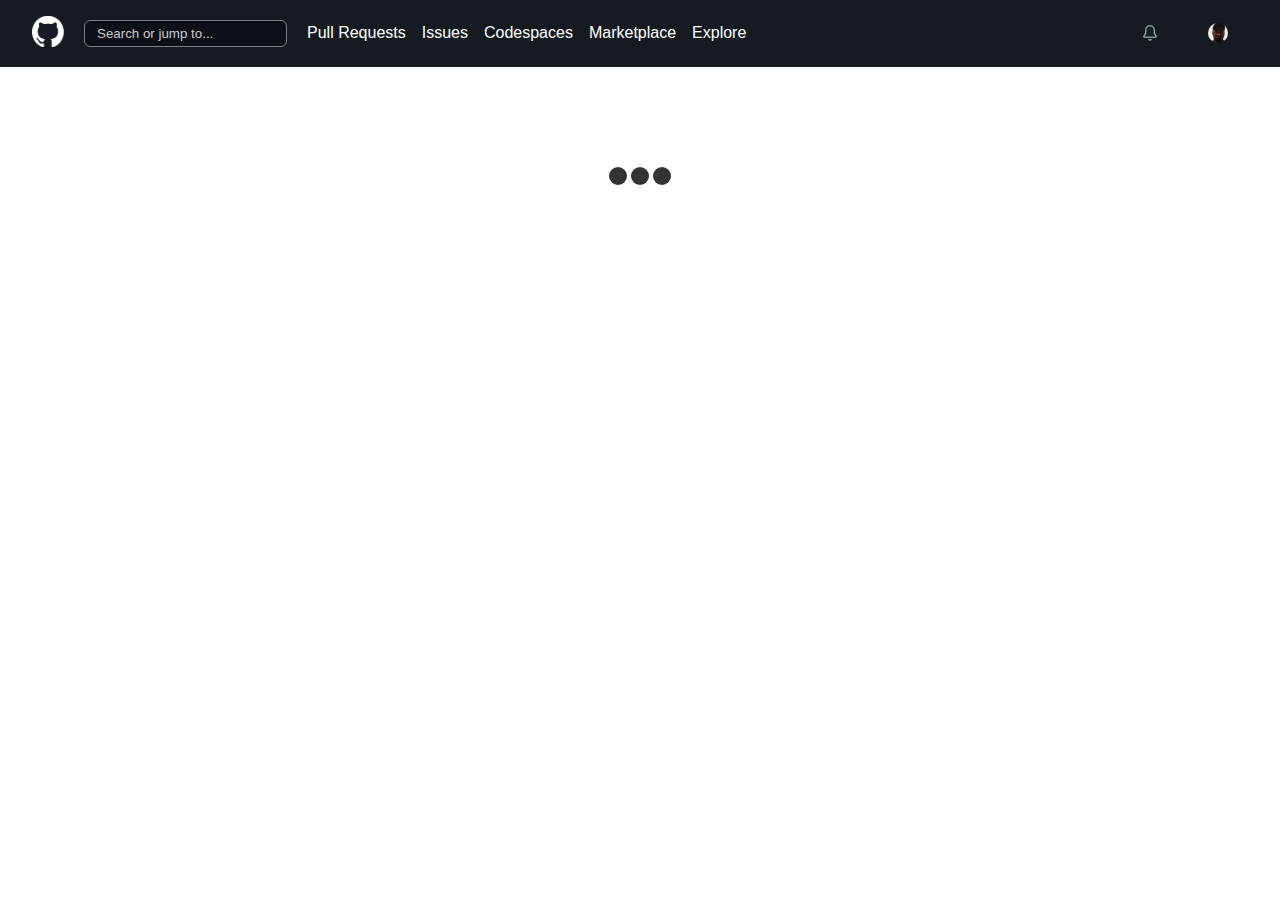
==== commit 7c5edfe4: "(FEAT): Improved user experience by adding error handling" ====
--- a/profile.html
+++ b/profile.html
@@ -44,7 +44,9 @@
           </ul>
         </div>
         <div class="profile">
-          <i class="far icon fa-bell"></i>
+          <svg aria-hidden="true" viewBox="0 0 16 16" version="1.1" data-view-component="true" height="16" width="16" class=" octicon octicon-bell">
+    <path d="M8 16a2 2 0 001.985-1.75c.017-.137-.097-.25-.235-.25h-3.5c-.138 0-.252.113-.235.25A2 2 0 008 16z"></path><path fill-rule="evenodd" d="M8 1.5A3.5 3.5 0 004.5 5v2.947c0 .346-.102.683-.294.97l-1.703 2.556a.018.018 0 00-.003.01l.001.006c0 .002.002.004.004.006a.017.017 0 00.006.004l.007.001h10.964l.007-.001a.016.016 0 00.006-.004.016.016 0 00.004-.006l.001-.007a.017.017 0 00-.003-.01l-1.703-2.554a1.75 1.75 0 01-.294-.97V5A3.5 3.5 0 008 1.5zM3 5a5 5 0 0110 0v2.947c0 .05.015.098.042.139l1.703 2.555A1.518 1.518 0 0113.482 13H2.518a1.518 1.518 0 01-1.263-2.36l1.703-2.554A.25.25 0 003 7.947V5z"></path>
+</svg>
           <div class="icon-pair icon">
             <i class="fas fa-plus"></i><i class="fas fa-sort-down"></i>
           </div>
@@ -58,7 +60,7 @@
         </div>
       </div>
 
-      <div class="profile-body" id="body">
+      <div class="profile-body" id="content">
         <div class="bio-column">
           <div class="identity">
             <img src="" alt="avatar" id="bio-profile-image" />
@@ -73,15 +75,23 @@
         <div class="repo-column">
           <div class="tabs">
             <ul>
-              <li><i class="fas fa-book-open"></i> Overview</li>
+              <li><svg aria-hidden="true" viewBox="0 0 16 16" version="1.1" data-view-component="true" height="16" width="16" class="octicon octicon-book UnderlineNav-octicon hide-sm">
+    <path fill-rule="evenodd" d="M0 1.75A.75.75 0 01.75 1h4.253c1.227 0 2.317.59 3 1.501A3.744 3.744 0 0111.006 1h4.245a.75.75 0 01.75.75v10.5a.75.75 0 01-.75.75h-4.507a2.25 2.25 0 00-1.591.659l-.622.621a.75.75 0 01-1.06 0l-.622-.621A2.25 2.25 0 005.258 13H.75a.75.75 0 01-.75-.75V1.75zm8.755 3a2.25 2.25 0 012.25-2.25H14.5v9h-3.757c-.71 0-1.4.201-1.992.572l.004-7.322zm-1.504 7.324l.004-5.073-.002-2.253A2.25 2.25 0 005.003 2.5H1.5v9h3.757a3.75 3.75 0 011.994.574z"></path>
+</svg> Overview</li>
               <li>
                 <span class="repo-no"
-                  ><i class="fas fa-box"></i>Repositories
+                  ><svg aria-hidden="true" viewBox="0 0 16 16" version="1.1" data-view-component="true" height="16" width="16" class="octicon tab-octicon-repo UnderlineNav-octicon hide-sm">
+    <path fill-rule="evenodd" d="M2 2.5A2.5 2.5 0 014.5 0h8.75a.75.75 0 01.75.75v12.5a.75.75 0 01-.75.75h-2.5a.75.75 0 110-1.5h1.75v-2h-8a1 1 0 00-.714 1.7.75.75 0 01-1.072 1.05A2.495 2.495 0 012 11.5v-9zm10.5-1V9h-8c-.356 0-.694.074-1 .208V2.5a1 1 0 011-1h8zM5 12.25v3.25a.25.25 0 00.4.2l1.45-1.087a.25.25 0 01.3 0L8.6 15.7a.25.25 0 00.4-.2v-3.25a.25.25 0 00-.25-.25h-3.5a.25.25 0 00-.25.25z"></path>
+</svg></i>Repositories
                   <span class="repNum" id="total-repo">54</span></span
                 >
               </li>
-              <li><i class="far fa-chart-bar"></i> Projects</li>
-              <li><i class="fas fa-cube"></i>Packages</li>
+              <li><svg aria-hidden="true" viewBox="0 0 16 16" version="1.1" data-view-component="true" height="16" width="16" class="octicon octicon-project UnderlineNav-octicon hide-sm">
+    <path fill-rule="evenodd" d="M1.75 0A1.75 1.75 0 000 1.75v12.5C0 15.216.784 16 1.75 16h12.5A1.75 1.75 0 0016 14.25V1.75A1.75 1.75 0 0014.25 0H1.75zM1.5 1.75a.25.25 0 01.25-.25h12.5a.25.25 0 01.25.25v12.5a.25.25 0 01-.25.25H1.75a.25.25 0 01-.25-.25V1.75zM11.75 3a.75.75 0 00-.75.75v7.5a.75.75 0 001.5 0v-7.5a.75.75 0 00-.75-.75zm-8.25.75a.75.75 0 011.5 0v5.5a.75.75 0 01-1.5 0v-5.5zM8 3a.75.75 0 00-.75.75v3.5a.75.75 0 001.5 0v-3.5A.75.75 0 008 3z"></path>
+</svg> Projects</li>
+              <li><svg aria-hidden="true" viewBox="0 0 16 16" version="1.1" data-view-component="true" height="16" width="16" class="octicon octicon-package UnderlineNav-octicon hide-sm">
+    <path fill-rule="evenodd" d="M8.878.392a1.75 1.75 0 00-1.756 0l-5.25 3.045A1.75 1.75 0 001 4.951v6.098c0 .624.332 1.2.872 1.514l5.25 3.045a1.75 1.75 0 001.756 0l5.25-3.045c.54-.313.872-.89.872-1.514V4.951c0-.624-.332-1.2-.872-1.514L8.878.392zM7.875 1.69a.25.25 0 01.25 0l4.63 2.685L8 7.133 3.245 4.375l4.63-2.685zM2.5 5.677v5.372c0 .09.047.171.125.216l4.625 2.683V8.432L2.5 5.677zm6.25 8.271l4.625-2.683a.25.25 0 00.125-.216V5.677L8.75 8.432v5.516z"></path>
+</svg> Packages</li>
             </ul>
           </div>
 
@@ -106,7 +116,9 @@
               ></span>
             </div>
             <span class="rep_btn"
-              ><button class="repo_btn_new">New</button></span
+              ><button class="repo_btn_new"><svg aria-hidden="true" viewBox="0 0 16 16" version="1.1" data-view-component="true" height="16" width="16" class="new-octicon-repo">
+    <path fill-rule="evenodd" d="M2 2.5A2.5 2.5 0 014.5 0h8.75a.75.75 0 01.75.75v12.5a.75.75 0 01-.75.75h-2.5a.75.75 0 110-1.5h1.75v-2h-8a1 1 0 00-.714 1.7.75.75 0 01-1.072 1.05A2.495 2.495 0 012 11.5v-9zm10.5-1V9h-8c-.356 0-.694.074-1 .208V2.5a1 1 0 011-1h8zM5 12.25v3.25a.25.25 0 00.4.2l1.45-1.087a.25.25 0 01.3 0L8.6 15.7a.25.25 0 00.4-.2v-3.25a.25.25 0 00-.25-.25h-3.5a.25.25 0 00-.25.25z"></path>
+</svg>New</button></span
             >
           </div>
           <div class="results">
@@ -116,92 +128,98 @@
           </div>
           <div class="repository-list" id="repo-list"></div>
           <footer class="footer">
-          <p class="copyright">© 2021 Github, Inc.</p>
-          <a
-            href="https://docs.github.com/en/github/site-policy/github-terms-of-service"
-            target="_blank"
-            rel="noopener noreferrer"
-            >Terms</a
-          >
-          <a
-            href="https://docs.github.com/en/github/site-policy/github-privacy-statement"
-            target="_blank"
-            rel="noopener noreferrer"
-            >Privacy</a
-          >
-          <a
-            href="https://github.com/security"
-            target="_blank"
-            rel="noopener noreferrer"
-            >Security</a
-          >
-          <a
-            href="https://www.githubstatus.com/"
-            target="_blank"
-            rel="noopener noreferrer"
-            >Status</a
-          >
-          <a
-            href="https://docs.github.com/"
-            target="_blank"
-            rel="noopener noreferrer"
-            >Docs</a
-          >
-          <a href="https://github.com/"
-            ><svg
-              stroke="currentColor"
-              fill="currentColor"
-              stroke-width="0"
-              viewBox="0 0 496 512"
-              class="github-logo-footer nav-item-hover-effect"
-              height="28"
-              width="28"
-              xmlns="http://www.w3.org/2000/svg"
-              style="color: gray"
-            >
-              <path
-                d="M165.9 397.4c0 2-2.3 3.6-5.2 3.6-3.3.3-5.6-1.3-5.6-3.6 0-2 2.3-3.6 5.2-3.6 3-.3 5.6 1.3 5.6 3.6zm-31.1-4.5c-.7 2 1.3 4.3 4.3 4.9 2.6 1 5.6 0 6.2-2s-1.3-4.3-4.3-5.2c-2.6-.7-5.5.3-6.2 2.3zm44.2-1.7c-2.9.7-4.9 2.6-4.6 4.9.3 2 2.9 3.3 5.9 2.6 2.9-.7 4.9-2.6 4.6-4.6-.3-1.9-3-3.2-5.9-2.9zM244.8 8C106.1 8 0 113.3 0 252c0 110.9 69.8 205.8 169.5 239.2 12.8 2.3 17.3-5.6 17.3-12.1 0-6.2-.3-40.4-.3-61.4 0 0-70 15-84.7-29.8 0 0-11.4-29.1-27.8-36.6 0 0-22.9-15.7 1.6-15.4 0 0 24.9 2 38.6 25.8 21.9 38.6 58.6 27.5 72.9 20.9 2.3-16 8.8-27.1 16-33.7-55.9-6.2-112.3-14.3-112.3-110.5 0-27.5 7.6-41.3 23.6-58.9-2.6-6.5-11.1-33.3 2.6-67.9 20.9-6.5 69 27 69 27 20-5.6 41.5-8.5 62.8-8.5s42.8 2.9 62.8 8.5c0 0 48.1-33.6 69-27 13.7 34.7 5.2 61.4 2.6 67.9 16 17.7 25.8 31.5 25.8 58.9 0 96.5-58.9 104.2-114.8 110.5 9.2 7.9 17 22.9 17 46.4 0 33.7-.3 75.4-.3 83.6 0 6.5 4.6 14.4 17.3 12.1C428.2 457.8 496 362.9 496 252 496 113.3 383.5 8 244.8 8zM97.2 352.9c-1.3 1-1 3.3.7 5.2 1.6 1.6 3.9 2.3 5.2 1 1.3-1 1-3.3-.7-5.2-1.6-1.6-3.9-2.3-5.2-1zm-10.8-8.1c-.7 1.3.3 2.9 2.3 3.9 1.6 1 3.6.7 4.3-.7.7-1.3-.3-2.9-2.3-3.9-2-.6-3.6-.3-4.3.7zm32.4 35.6c-1.6 1.3-1 4.3 1.3 6.2 2.3 2.3 5.2 2.6 6.5 1 1.3-1.3.7-4.3-1.3-6.2-2.2-2.3-5.2-2.6-6.5-1zm-11.4-14.7c-1.6 1-1.6 3.6 0 5.9 1.6 2.3 4.3 3.3 5.6 2.3 1.6-1.3 1.6-3.9 0-6.2-1.4-2.3-4-3.3-5.6-2z"
-              ></path></svg
-          ></a>
-          <a
-            href="https://support.github.com/"
-            target="_blank"
-            rel="noopener noreferrer"
-            >Contact Github</a
-          >
-          <a
-            href="https://github.com/pricing"
-            target="_blank"
-            rel="noopener noreferrer"
-            >Pricing</a
-          >
-          <a
-            href="https://docs.github.com/"
-            target="_blank"
-            rel="noopener noreferrer"
-            >API</a
-          >
-          <a
-            href="https://services.github.com/"
-            target="_blank"
-            rel="noopener noreferrer"
-            >Training</a
-          >
-          <a
-            href="https://github.blog/"
-            target="_blank"
-            rel="noopener noreferrer"
-            >Blog</a
-          >
-          <a
-            href="https://github.com/about"
-            target="_blank"
-            rel="noopener noreferrer"
-            >About</a
-          >
-        </footer>
-        </div>        
+            <p class="copyright">© 2021 Github, Inc.</p>
+            <a
+              href="https://docs.github.com/en/github/site-policy/github-terms-of-service"
+              target="_blank"
+              rel="noopener noreferrer"
+              >Terms</a
+            >
+            <a
+              href="https://docs.github.com/en/github/site-policy/github-privacy-statement"
+              target="_blank"
+              rel="noopener noreferrer"
+              >Privacy</a
+            >
+            <a
+              href="https://github.com/security"
+              target="_blank"
+              rel="noopener noreferrer"
+              >Security</a
+            >
+            <a
+              href="https://www.githubstatus.com/"
+              target="_blank"
+              rel="noopener noreferrer"
+              >Status</a
+            >
+            <a
+              href="https://docs.github.com/"
+              target="_blank"
+              rel="noopener noreferrer"
+              >Docs</a
+            >
+            <a href="https://github.com/"
+              ><svg
+                stroke="currentColor"
+                fill="currentColor"
+                stroke-width="0"
+                viewBox="0 0 496 512"
+                class="github-logo-footer nav-item-hover-effect"
+                height="28"
+                width="28"
+                xmlns="http://www.w3.org/2000/svg"
+                style="color: gray"
+              >
+                <path
+                  d="M165.9 397.4c0 2-2.3 3.6-5.2 3.6-3.3.3-5.6-1.3-5.6-3.6 0-2 2.3-3.6 5.2-3.6 3-.3 5.6 1.3 5.6 3.6zm-31.1-4.5c-.7 2 1.3 4.3 4.3 4.9 2.6 1 5.6 0 6.2-2s-1.3-4.3-4.3-5.2c-2.6-.7-5.5.3-6.2 2.3zm44.2-1.7c-2.9.7-4.9 2.6-4.6 4.9.3 2 2.9 3.3 5.9 2.6 2.9-.7 4.9-2.6 4.6-4.6-.3-1.9-3-3.2-5.9-2.9zM244.8 8C106.1 8 0 113.3 0 252c0 110.9 69.8 205.8 169.5 239.2 12.8 2.3 17.3-5.6 17.3-12.1 0-6.2-.3-40.4-.3-61.4 0 0-70 15-84.7-29.8 0 0-11.4-29.1-27.8-36.6 0 0-22.9-15.7 1.6-15.4 0 0 24.9 2 38.6 25.8 21.9 38.6 58.6 27.5 72.9 20.9 2.3-16 8.8-27.1 16-33.7-55.9-6.2-112.3-14.3-112.3-110.5 0-27.5 7.6-41.3 23.6-58.9-2.6-6.5-11.1-33.3 2.6-67.9 20.9-6.5 69 27 69 27 20-5.6 41.5-8.5 62.8-8.5s42.8 2.9 62.8 8.5c0 0 48.1-33.6 69-27 13.7 34.7 5.2 61.4 2.6 67.9 16 17.7 25.8 31.5 25.8 58.9 0 96.5-58.9 104.2-114.8 110.5 9.2 7.9 17 22.9 17 46.4 0 33.7-.3 75.4-.3 83.6 0 6.5 4.6 14.4 17.3 12.1C428.2 457.8 496 362.9 496 252 496 113.3 383.5 8 244.8 8zM97.2 352.9c-1.3 1-1 3.3.7 5.2 1.6 1.6 3.9 2.3 5.2 1 1.3-1 1-3.3-.7-5.2-1.6-1.6-3.9-2.3-5.2-1zm-10.8-8.1c-.7 1.3.3 2.9 2.3 3.9 1.6 1 3.6.7 4.3-.7.7-1.3-.3-2.9-2.3-3.9-2-.6-3.6-.3-4.3.7zm32.4 35.6c-1.6 1.3-1 4.3 1.3 6.2 2.3 2.3 5.2 2.6 6.5 1 1.3-1.3.7-4.3-1.3-6.2-2.2-2.3-5.2-2.6-6.5-1zm-11.4-14.7c-1.6 1-1.6 3.6 0 5.9 1.6 2.3 4.3 3.3 5.6 2.3 1.6-1.3 1.6-3.9 0-6.2-1.4-2.3-4-3.3-5.6-2z"
+                ></path></svg
+            ></a>
+            <a
+              href="https://support.github.com/"
+              target="_blank"
+              rel="noopener noreferrer"
+              >Contact Github</a
+            >
+            <a
+              href="https://github.com/pricing"
+              target="_blank"
+              rel="noopener noreferrer"
+              >Pricing</a
+            >
+            <a
+              href="https://docs.github.com/"
+              target="_blank"
+              rel="noopener noreferrer"
+              >API</a
+            >
+            <a
+              href="https://services.github.com/"
+              target="_blank"
+              rel="noopener noreferrer"
+              >Training</a
+            >
+            <a
+              href="https://github.blog/"
+              target="_blank"
+              rel="noopener noreferrer"
+              >Blog</a
+            >
+            <a
+              href="https://github.com/about"
+              target="_blank"
+              rel="noopener noreferrer"
+              >About</a
+            >
+          </footer>
+        </div>
       </div>
+      <div id="waiter" class="waiter"><div class="spinner">
+  <div class="bounce1"></div>
+  <div class="bounce2"></div>
+  <div class="bounce3"></div>
+</div>
+</div>
     </main>
     <script type="module" src="./scripts/profile.js"></script>
   </body>
--- a/profile.css
+++ b/profile.css
@@ -99,8 +99,9 @@
   margin-left: 5px;
 }
 
-.fa-bell {
-  font-size: large;
+.octicon-bell {
+  font-weight: bold;
+  fill: white;
 }
 
 .icon {
@@ -161,6 +162,60 @@
   }
 }
 /* End of styling for the navigation bar */
+.waiter {
+  text-align: center;
+}
+/* Spinner Animation */
+.spinner {
+  margin: 100px auto 0;
+  width: 70px;
+  text-align: center;
+}
+
+.spinner > div {
+  width: 18px;
+  height: 18px;
+  background-color: #333;
+
+  border-radius: 100%;
+  display: inline-block;
+  -webkit-animation: sk-bouncedelay 1.4s infinite ease-in-out both;
+  animation: sk-bouncedelay 1.4s infinite ease-in-out both;
+}
+
+.spinner .bounce1 {
+  -webkit-animation-delay: -0.32s;
+  animation-delay: -0.32s;
+}
+
+.spinner .bounce2 {
+  -webkit-animation-delay: -0.16s;
+  animation-delay: -0.16s;
+}
+
+@-webkit-keyframes sk-bouncedelay {
+  0%,
+  80%,
+  100% {
+    -webkit-transform: scale(0);
+  }
+  40% {
+    -webkit-transform: scale(1);
+  }
+}
+
+@keyframes sk-bouncedelay {
+  0%,
+  80%,
+  100% {
+    -webkit-transform: scale(0);
+    transform: scale(0);
+  }
+  40% {
+    -webkit-transform: scale(1);
+    transform: scale(1);
+  }
+}
 
 .profile-body {
   margin: 30px auto 0 auto;
@@ -168,6 +223,7 @@
   color: var(--white-text);
   display: flex;
   max-width: 1280px;
+  display: none; /* This is reponsible for turning the whole bdy blank*/
 }
 
 /* Styling for bio-column */
@@ -261,6 +317,8 @@
   z-index: 2;
 }
 .tabs li {
+  display: flex;
+  align-items: center;
   padding: 8px 16px;
   color: var(--grey-text);
 }
@@ -270,6 +328,12 @@
   font-size: 10px;
   color: white;
   border-radius: 50%;
+  margin-left: 5px;
+}
+.repo-no {
+  color: black;
+  display: flex;
+  align-items: center;
 }
 .repo-finder {
   display: flex;
@@ -297,11 +361,39 @@
   background-color: #2ea44f;
   color: white;
 }
+.octicon {
+  margin-right: 5px;
+  fill: var(--grey-text);
+}
+
+.tab-octicon-repo {
+  fill: black;
+}
+.new-octicon-repo {
+  fill: white;
+  margin-right: 5px;
+}
+
+.octicon-book {
+  margin-right: 5px;
+}
+
 .r_btn {
   display: flex;
 }
 /* Media queries for the repo-column */
 @media (max-width: 480px) {
+  .octicon {
+    display: none;
+  }
+  .octicon-bell {
+    display: block;
+    fill: white;
+  }
+  .button-star {
+    display: block;
+  }
+
   .tabs {
     width: 100%;
     padding: 10px 0px 10px 0px;
@@ -430,8 +522,18 @@
   .repo-status button {
     align-items: center;
     justify-content: left;
-  }
-}
+    margin-left: 10px;
+  }
+}
+
+.error-msg{
+  text-align: center;
+  font-size: 2rem;
+  color: black;
+}
+
+
+
 
 .footer {
   color: black;
@@ -454,14 +556,14 @@
 @media (max-width: 480px) {
   .footer {
     width: 100%;
-    flex-wrap:wrap ;
-text-align: center;
-justify-content: center;
-  }
-footer a{
-  line-height: 1.8rem;
-}
-  footer svg{
-    display: none;
-  }
-}
+    flex-wrap: wrap;
+    text-align: center;
+    justify-content: center;
+  }
+  footer a {
+    line-height: 1.8rem;
+  }
+  footer svg {
+    display: none;
+  }
+}
